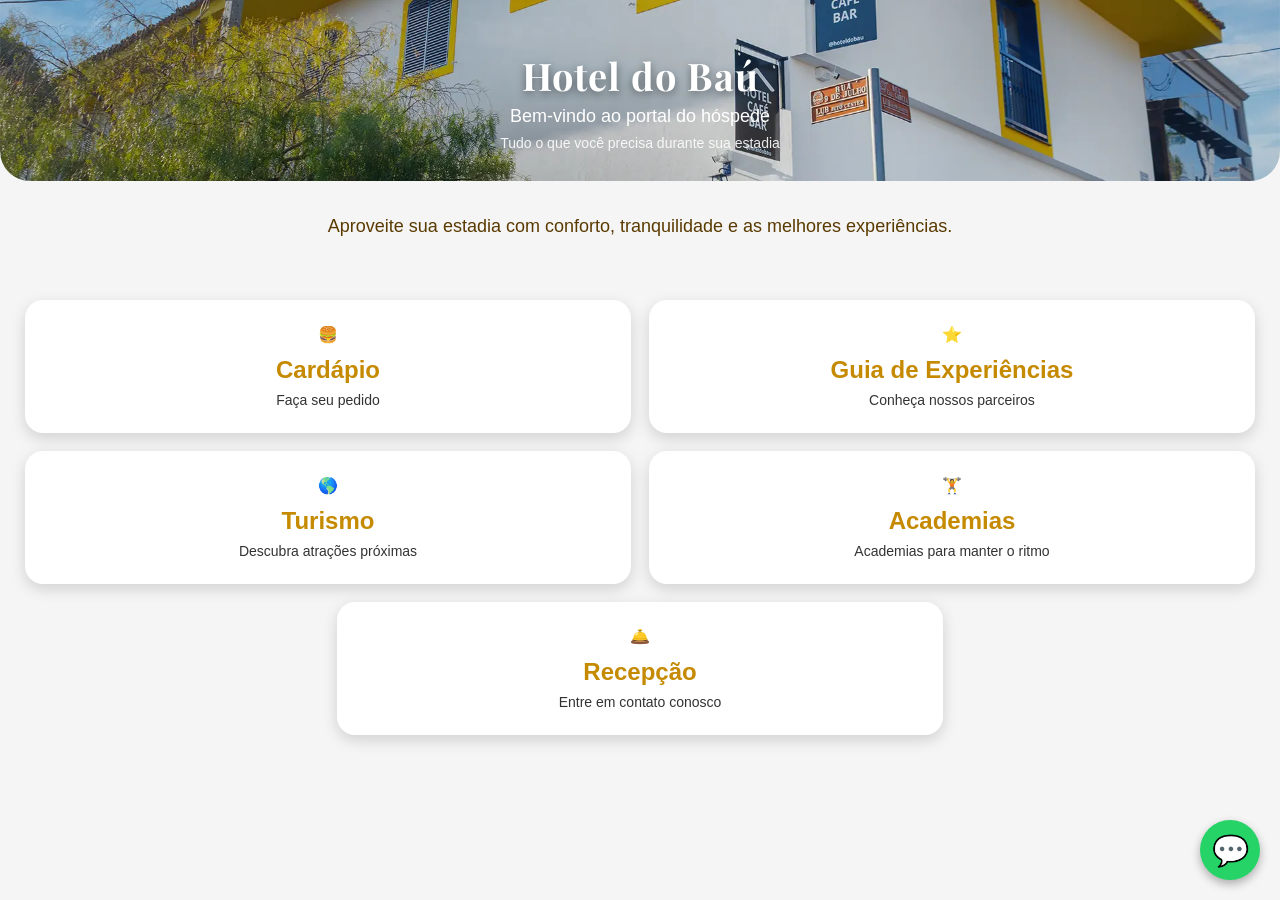
==== index.html @ 74355cfd "Remove logo image from index.html Removed logo image from the header section." ====
<!DOCTYPE html>
<html lang="pt-BR">

<head>

    <meta charset="UTF-8">

    <meta name="viewport" content="width=device-width, initial-scale=1.0">

    <title>Hotel do Baú</title>



    <link rel="preconnect" href="https://fonts.googleapis.com">

    <link rel="preconnect" href="https://fonts.gstatic.com" crossorigin>

    <link href="https://fonts.googleapis.com/css2?family=Playfair+Display:wght@600;700&family=Poppins:wght@300;400;500&display=swap" rel="stylesheet">



    <link rel="stylesheet" href="css/style.css">

</head>


<body>


<header class="inicio">

    <h1>
        Hotel do Baú
    </h1>

    <p>
        Bem-vindo ao portal do hóspede
    </p>

    <span>
        Tudo o que você precisa durante sua estadia
    </span>

</header>


<section class="destaque">

    <p>
        Aproveite sua estadia com conforto, tranquilidade
        e as melhores experiências.
    </p>

</section>


<main class="menu">


    <a href="cardapio.html" class="opcao">

    🍔
    <h2>Cardápio</h2>

    <p>
        Faça seu pedido
    </p>

</a>



    <a href="beneficios.html" class="opcao">

        ⭐

        <h2>
            Guia de Experiências
        </h2>

        <p>
            Conheça nossos parceiros
        </p>

    </a>



    <a href="turismo.html" class="opcao">

        🌎

        <h2>
            Turismo
        </h2>

        <p>
            Descubra atrações próximas
        </p>

    </a>



    <a href="academias.html" class="opcao">

        🏋️

        <h2>
            Academias
        </h2>

        <p>
            Academias para manter o ritmo
        </p>

    </a>



    <a href="recepcao.html" class="opcao">

        🛎️

        <h2>
            Recepção
        </h2>

        <p>
            Entre em contato conosco
        </p>

    </a>



</main>



<script src="js/script.js"></script>
<script src="js/whatsapp.js"></script>


</body>

</html>
---- css/style.css ----
* {

    box-sizing: border-box;

}


body {

    margin: 0;
    font-family: Arial, sans-serif;
    background: #f5f5f5;

}



/* CABEÇALHO */

.inicio {

    text-align: center;

    color: white;

    padding: 35px 20px 30px;

    background-image: url("../img/vista-hotel.webp");

    background-size: cover;

    background-position: center;

    border-radius: 0 0 30px 30px;

}


.inicio img {

    width: 100px;
    height: 100px;

    object-fit: contain;

    border-radius: 50%;

    background: white;

    padding: 8px;

    box-shadow: 0 5px 15px rgba(0,0,0,.3);

}


.inicio h1 {

    margin: 15px 0 5px;

    font-family: 'Playfair Display', serif;

    font-size: 38px;

    font-weight: 700;

    letter-spacing: 1px;

    text-shadow: 0 3px 8px rgba(0,0,0,.45);

}

.inicio p {

    margin: 5px 0;
    font-size: 18px;

}


.inicio span {

    display: block;
    font-size: 14px;
    opacity: 0.9;
    margin-top: 8px;

}



/* MENU */

.menu {

    padding: 25px;

    display: grid;

    grid-template-columns: repeat(2, 1fr);

    gap: 18px;

}


/* BOTÕES */

.opcao {

    background: white;

    text-decoration: none;

    color: #333;

    text-align: center;

    padding: 25px 15px;

    border-radius: 18px;

    box-shadow:
    0 5px 15px rgba(0,0,0,.15);

    transition: .3s;

}

.opcao:hover {

    transform: translateY(-5px);

}


.opcao:first-letter {

    font-size: 45px;

}


.opcao h2 {

    margin: 12px 0 8px;

    color: #C58A00;

}


.opcao p {

    font-size: 14px;

    margin: 0;

}
.destaque {

    text-align: center;
    padding: 20px;

}


.destaque img {

    width: 100%;
    max-width: 700px;
    height: 300px;
    object-fit: cover;
    border-radius: 20px;

}


.destaque p {

    font-size: 18px;
    color: #5A3A00;
    margin-top: 15px;

}
.whatsapp-fixo {

    position: fixed;
    right: 20px;
    bottom: 20px;

    width: 60px;
    height: 60px;

    background: #25D366;
    color: white;

    border-radius: 50%;

    display: flex;
    align-items: center;
    justify-content: center;

    font-size: 30px;

    text-decoration: none;

    box-shadow: 0 4px 10px rgba(0,0,0,0.3);

    z-index: 999;

}
#lista-produtos {
    padding-bottom: 220px;
}
.carrinho {
    position: fixed;
    bottom: 0;
    left: 0;
    width: 100%;
    background: white;
    box-shadow: 0 -4px 12px rgba(0,0,0,0.15);
    z-index: 1000;

    transition: transform 0.35s ease;
}

.carrinho-escondido {
    transform: translateY(100%);

}

/* =========================
   PADRONIZA ALTURA DOS CARDS
========================= */

.menu {
    align-items: stretch;
}

.opcao {
    height: 100%;
    display: flex;
    flex-direction: column;
    justify-content: flex-start;
}

@media (max-width: 700px) {

    .opcao {
        min-height: 210px;
        height: 100%;
    }

}

/* CENTRALIZA O ÚLTIMO CARD DO MENU */

.menu .opcao:last-child {
    grid-column: 1 / -1;
    width: calc(50% - 9px);
    justify-self: center;
}
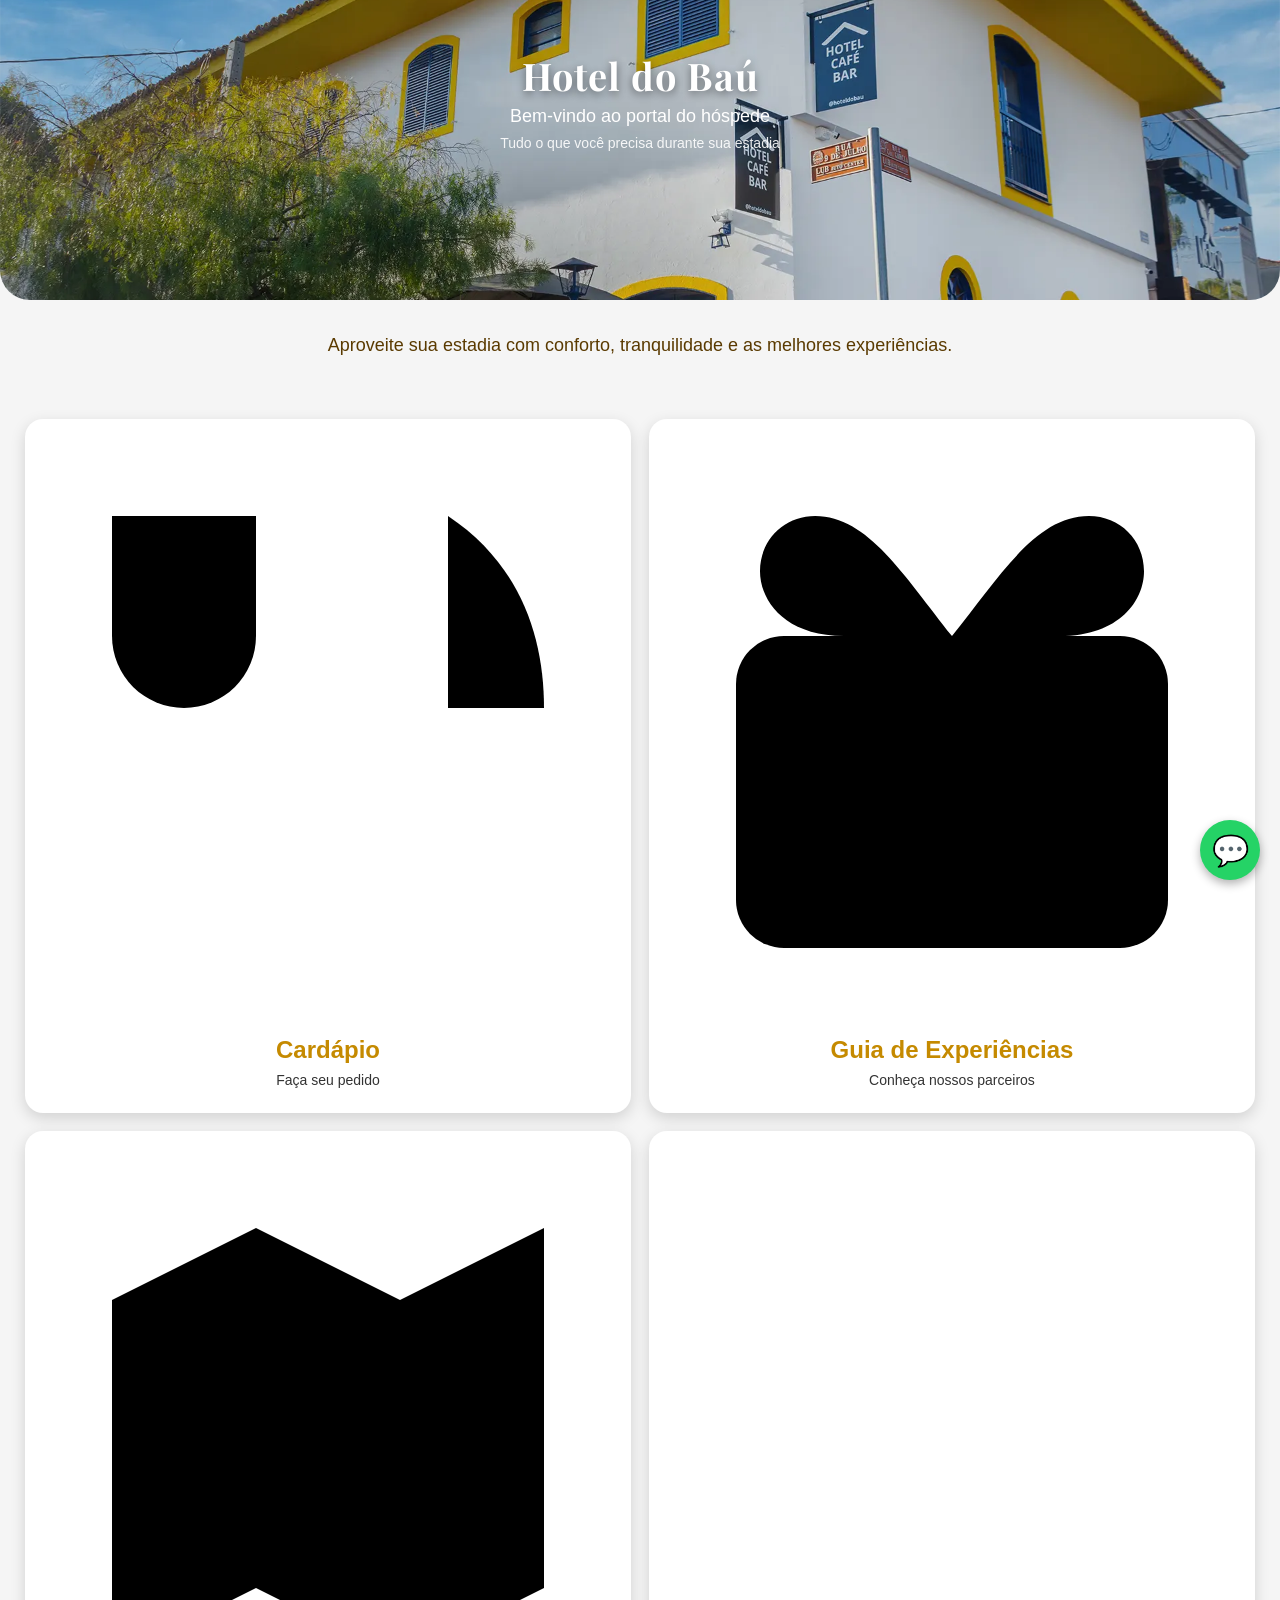
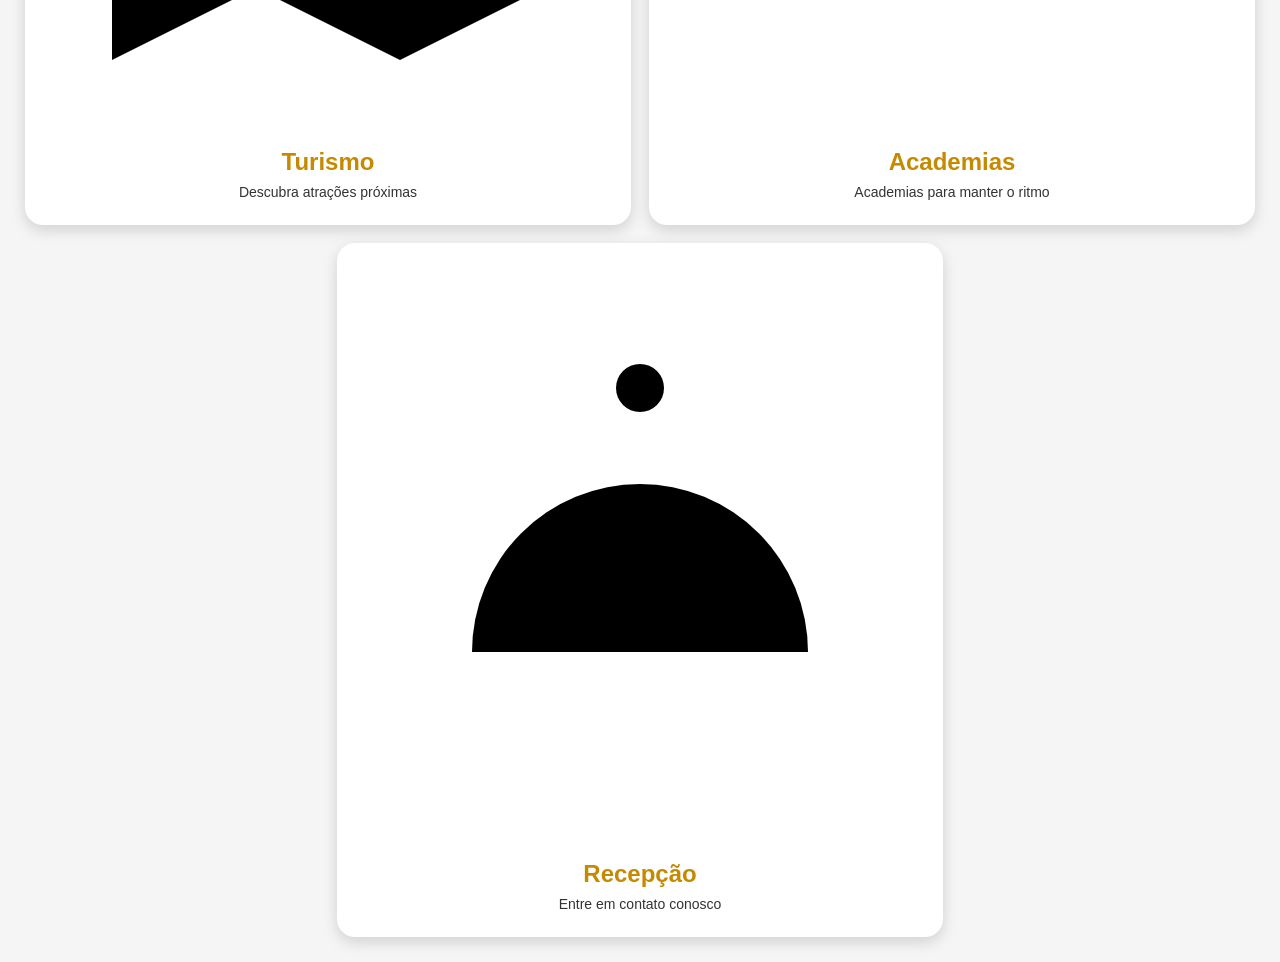
==== commit 65b9691f: "Refactor menu items with SVG icons and headings" ====
--- a/index.html
+++ b/index.html
@@ -57,22 +57,42 @@
 <main class="menu">
 
 
+    <!-- CARDÁPIO -->
+
     <a href="cardapio.html" class="opcao">
 
-    🍔
-    <h2>Cardápio</h2>
+        <div class="icone-menu">
+            <svg viewBox="0 0 24 24">
+                <path d="M6 3v8"></path>
+                <path d="M3 3v5a3 3 0 0 0 6 0V3"></path>
+                <path d="M6 11v10"></path>
+                <path d="M17 3v18"></path>
+                <path d="M17 3c3 2 4 5 4 8h-4"></path>
+            </svg>
+        </div>
 
-    <p>
-        Faça seu pedido
-    </p>
+        <h2>Cardápio</h2>
 
-</a>
+        <p>
+            Faça seu pedido
+        </p>
+
+    </a>
 
 
+    <!-- GUIA DE EXPERIÊNCIAS -->
 
     <a href="beneficios.html" class="opcao">
 
-        ⭐
+        <div class="icone-menu">
+            <svg viewBox="0 0 24 24">
+                <rect x="3" y="8" width="18" height="13" rx="2"></rect>
+                <path d="M12 8v13"></path>
+                <path d="M3 12h18"></path>
+                <path d="M7.5 8C5 8 4 6.5 4 5.3 4 4 5 3 6.3 3 8.5 3 10 5.5 12 8"></path>
+                <path d="M16.5 8C19 8 20 6.5 20 5.3 20 4 19 3 17.7 3 15.5 3 14 5.5 12 8"></path>
+            </svg>
+        </div>
 
         <h2>
             Guia de Experiências
@@ -85,10 +105,18 @@
     </a>
 
 
+    <!-- TURISMO -->
 
     <a href="turismo.html" class="opcao">
 
-        🌎
+        <div class="icone-menu">
+            <svg viewBox="0 0 24 24">
+                <path d="M3 6l6-3 6 3 6-3v15l-6 3-6-3-6 3z"></path>
+                <path d="M9 3v15"></path>
+                <path d="M15 6v15"></path>
+                <circle cx="15" cy="10" r="2"></circle>
+            </svg>
+        </div>
 
         <h2>
             Turismo
@@ -101,10 +129,19 @@
     </a>
 
 
+    <!-- ACADEMIAS -->
 
     <a href="academias.html" class="opcao">
 
-        🏋️
+        <div class="icone-menu">
+            <svg viewBox="0 0 24 24">
+                <path d="M6 7v10"></path>
+                <path d="M3 9v6"></path>
+                <path d="M18 7v10"></path>
+                <path d="M21 9v6"></path>
+                <path d="M6 12h12"></path>
+            </svg>
+        </div>
 
         <h2>
             Academias
@@ -117,10 +154,19 @@
     </a>
 
 
+    <!-- RECEPÇÃO -->
 
     <a href="recepcao.html" class="opcao">
 
-        🛎️
+        <div class="icone-menu">
+            <svg viewBox="0 0 24 24">
+                <path d="M5 16a7 7 0 0 1 14 0"></path>
+                <path d="M3 16h18"></path>
+                <path d="M12 9V6"></path>
+                <circle cx="12" cy="5" r="1"></circle>
+                <path d="M4 20h16"></path>
+            </svg>
+        </div>
 
         <h2>
             Recepção
@@ -131,7 +177,6 @@
         </p>
 
     </a>
-
 
 
 </main>
--- a/css/style.css
+++ b/css/style.css
@@ -25,6 +25,8 @@
 
     padding: 35px 20px 30px;
 
+    min-height: 300px;
+
     background-image: url("../img/vista-hotel.webp");
 
     background-size: cover;
@@ -35,23 +37,6 @@
 
 }
 
-
-.inicio img {
-
-    width: 100px;
-    height: 100px;
-
-    object-fit: contain;
-
-    border-radius: 50%;
-
-    background: white;
-
-    padding: 8px;
-
-    box-shadow: 0 5px 15px rgba(0,0,0,.3);
-
-}
 
 
 .inicio h1 {
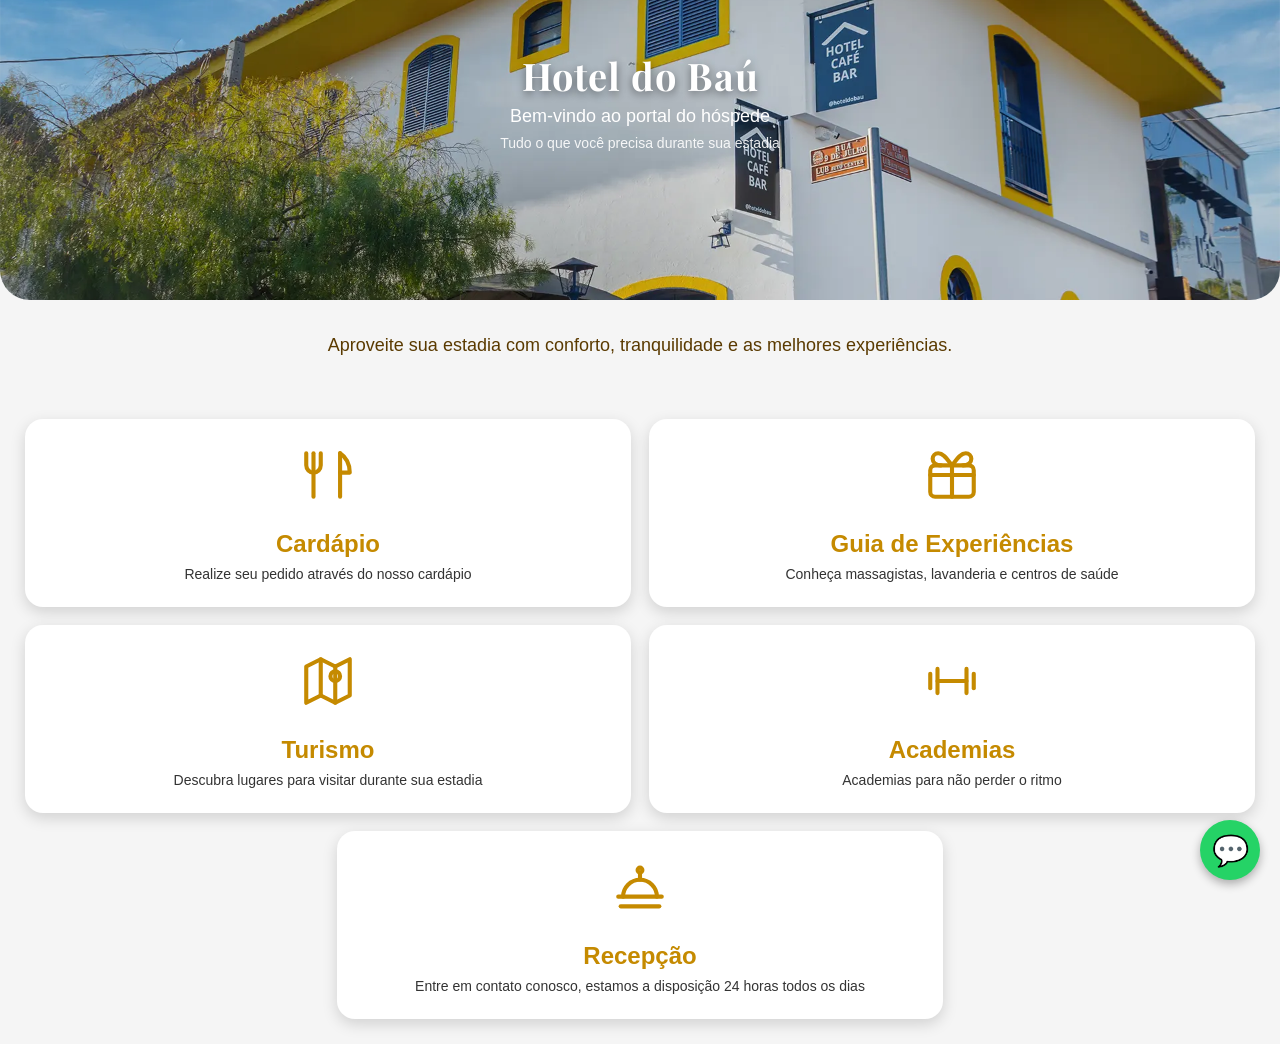
==== commit 865723d2: "Update text content in index.html" ====
--- a/index.html
+++ b/index.html
@@ -74,7 +74,7 @@
         <h2>Cardápio</h2>
 
         <p>
-            Faça seu pedido
+            Realize seu pedido através do nosso cardápio
         </p>
 
     </a>
@@ -99,7 +99,7 @@
         </h2>
 
         <p>
-            Conheça nossos parceiros
+            Conheça massagistas, lavanderia e centros de saúde
         </p>
 
     </a>
@@ -123,7 +123,7 @@
         </h2>
 
         <p>
-            Descubra atrações próximas
+            Descubra lugares para visitar durante sua estadia
         </p>
 
     </a>
@@ -148,7 +148,7 @@
         </h2>
 
         <p>
-            Academias para manter o ritmo
+            Academias para não perder o ritmo
         </p>
 
     </a>
@@ -173,7 +173,7 @@
         </h2>
 
         <p>
-            Entre em contato conosco
+            Entre em contato conosco, estamos a disposição 24 horas todos os dias
         </p>
 
     </a>
--- a/css/style.css
+++ b/css/style.css
@@ -77,28 +77,20 @@
 /* MENU */
 
 .menu {
-
     padding: 25px;
-
     display: grid;
-
     grid-template-columns: repeat(2, 1fr);
-
     gap: 18px;
-
+    align-items: stretch;
 }
 
 
 /* BOTÕES */
 
 .opcao {
-
     background: white;
-
     text-decoration: none;
-
     color: #333;
-
     text-align: center;
 
     padding: 25px 15px;
@@ -106,26 +98,47 @@
     border-radius: 18px;
 
     box-shadow:
-    0 5px 15px rgba(0,0,0,.15);
+        0 5px 15px rgba(0,0,0,.15);
 
     transition: .3s;
 
+    height: 100%;
+
+    display: flex;
+    flex-direction: column;
+    justify-content: flex-start;
 }
 
 .opcao:hover {
-
     transform: translateY(-5px);
-
-}
-
-
-.opcao:first-letter {
-
-    font-size: 45px;
-
-}
-
-
+}
+/* =========================
+   ÍCONES DOURADOS DO MENU
+========================= */
+
+.icone-menu {
+    width: 62px;
+    height: 62px;
+
+    margin: 0 auto 12px;
+
+    display: flex;
+    align-items: center;
+    justify-content: center;
+
+    color: #C58A00;
+}
+
+.icone-menu svg {
+    width: 58px;
+    height: 58px;
+
+    fill: none;
+    stroke: currentColor;
+    stroke-width: 1.7;
+    stroke-linecap: round;
+    stroke-linejoin: round;
+}
 .opcao h2 {
 
     margin: 12px 0 8px;
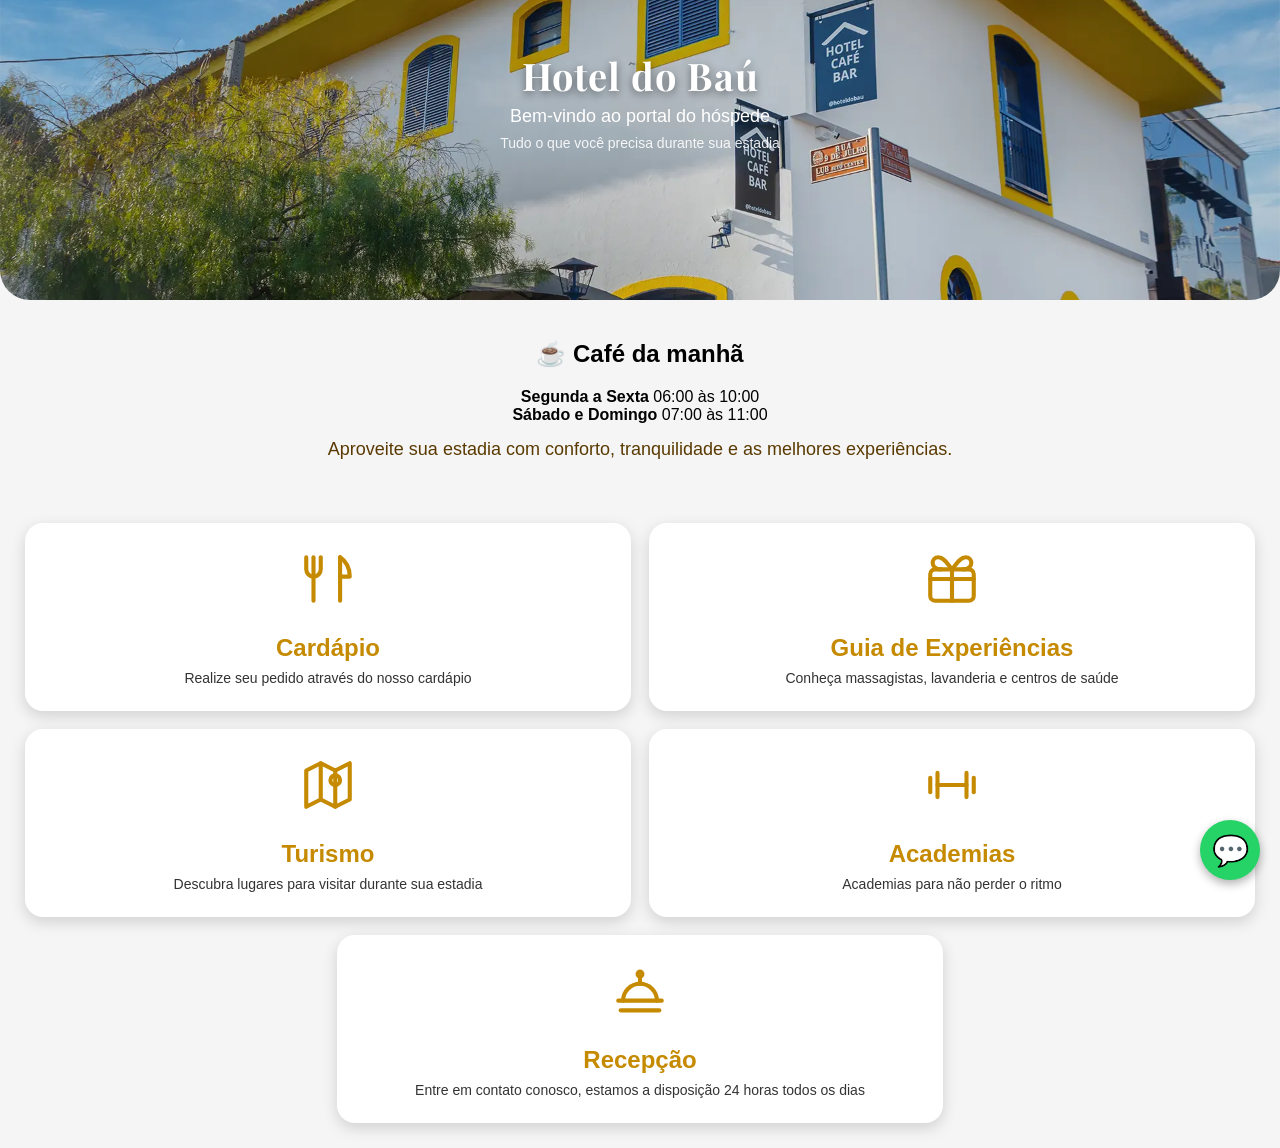
==== commit d0135539: "Add breakfast section with schedule details" ====
--- a/index.html
+++ b/index.html
@@ -46,7 +46,23 @@
 
 <section class="destaque">
 
-    <p>
+    <h2>☕ Café da manhã</h2>
+
+    <div class="horarios-cafe">
+
+        <div class="horario">
+            <strong>Segunda a Sexta</strong>
+            <span>06:00 às 10:00</span>
+        </div>
+
+        <div class="horario">
+            <strong>Sábado e Domingo</strong>
+            <span>07:00 às 11:00</span>
+        </div>
+
+    </div>
+
+    <p class="mensagem-estadia">
         Aproveite sua estadia com conforto, tranquilidade
         e as melhores experiências.
     </p>
--- a/css/style.css
+++ b/css/style.css
@@ -259,3 +259,28 @@
     width: calc(50% - 9px);
     justify-self: center;
 }
+/* =========================
+   MENU EM LISTA NO CELULAR
+========================= */
+
+@media (max-width: 700px) {
+
+    .menu {
+        grid-template-columns: 1fr;
+        gap: 18px;
+        padding: 20px;
+    }
+
+    .opcao {
+        width: 100%;
+        min-height: 180px;
+        height: auto;
+    }
+
+    .menu .opcao:last-child {
+        grid-column: auto;
+        width: 100%;
+        justify-self: stretch;
+    }
+
+}
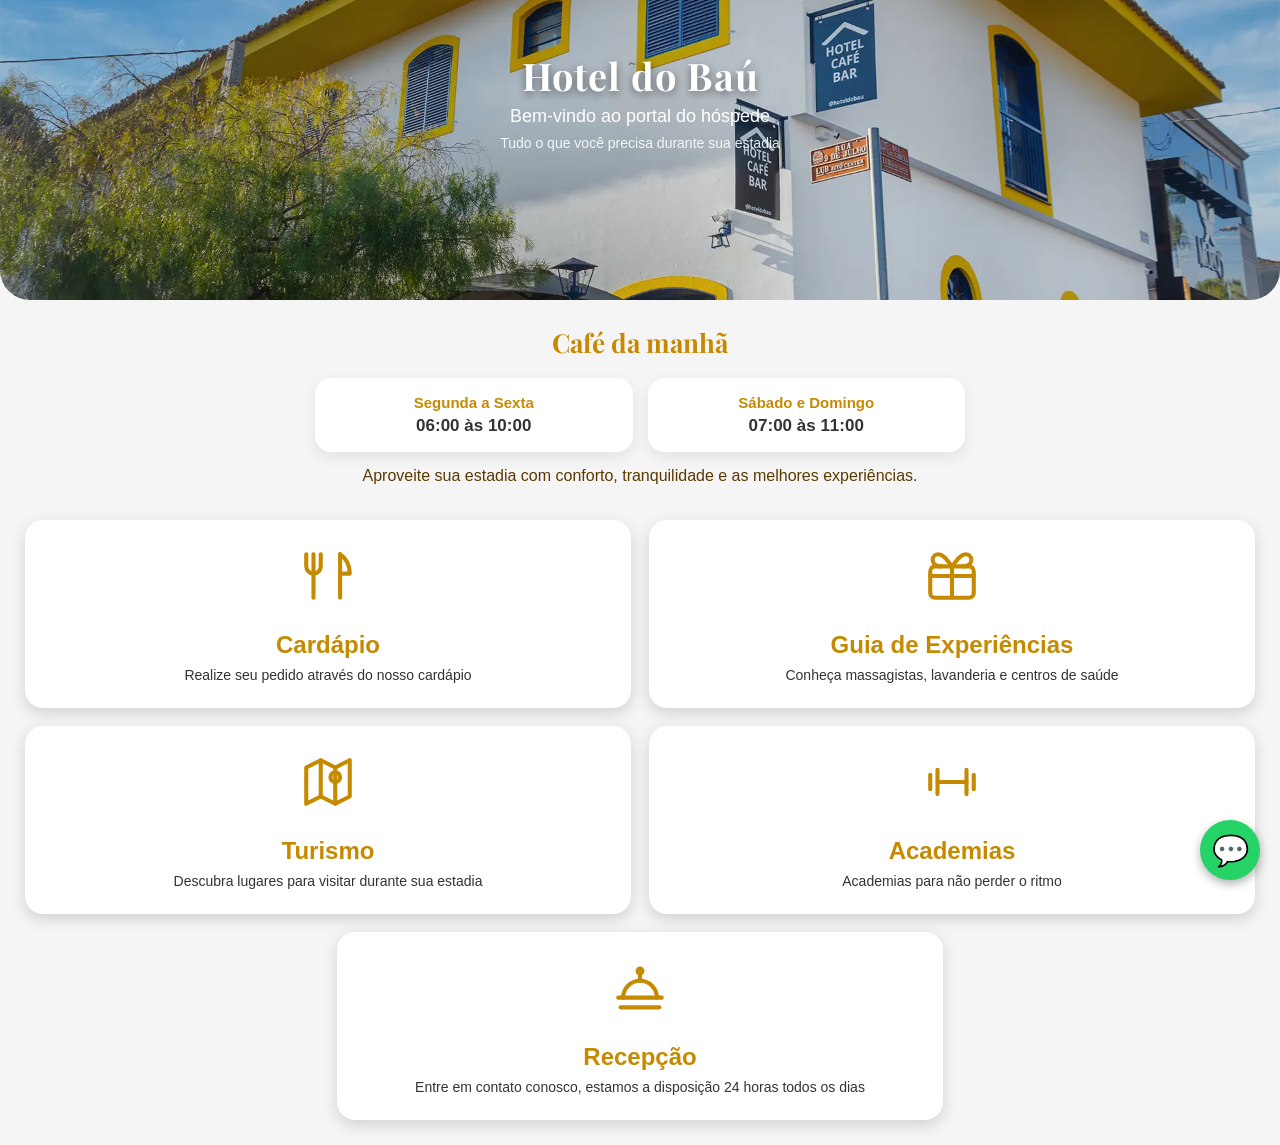
==== commit 3d0ba2d1: "Remove emoji from breakfast heading" ====
--- a/index.html
+++ b/index.html
@@ -46,7 +46,7 @@
 
 <section class="destaque">
 
-    <h2>☕ Café da manhã</h2>
+    <h2>Café da manhã</h2>
 
     <div class="horarios-cafe">
 
--- a/css/style.css
+++ b/css/style.css
@@ -282,5 +282,85 @@
         width: 100%;
         justify-self: stretch;
     }
-
-}
+}
+
+/* =========================
+   HORÁRIOS DO CAFÉ DA MANHÃ
+========================= */
+
+.destaque {
+    text-align: center;
+    padding: 25px 20px 10px;
+}
+
+.destaque h2 {
+    margin: 0 0 18px;
+    font-family: 'Playfair Display', serif;
+    color: #C58A00;
+    font-size: 26px;
+}
+
+.horarios-cafe {
+    max-width: 650px;
+    margin: 0 auto;
+
+    display: grid;
+    grid-template-columns: repeat(2, 1fr);
+    gap: 15px;
+}
+
+.horario {
+    background: #fff;
+    border-radius: 16px;
+    padding: 16px 12px;
+
+    box-shadow: 0 5px 15px rgba(0,0,0,.08);
+
+    display: flex;
+    flex-direction: column;
+    gap: 5px;
+}
+
+.horario strong {
+    color: #C58A00;
+    font-size: 15px;
+}
+
+.horario span {
+    color: #333;
+    font-size: 17px;
+    font-weight: 600;
+}
+
+.mensagem-estadia {
+    margin: 20px auto 0;
+    font-size: 16px !important;
+    color: #5A3A00;
+}
+
+
+/* CELULAR */
+
+@media (max-width: 500px) {
+
+    .horarios-cafe {
+        grid-template-columns: 1fr 1fr;
+        gap: 10px;
+    }
+
+    .horario {
+        padding: 14px 8px;
+    }
+
+    .horario strong {
+        font-size: 13px;
+    }
+
+    .horario span {
+        font-size: 15px;
+    }
+
+    .destaque h2 {
+        font-size: 23px;
+    }
+}
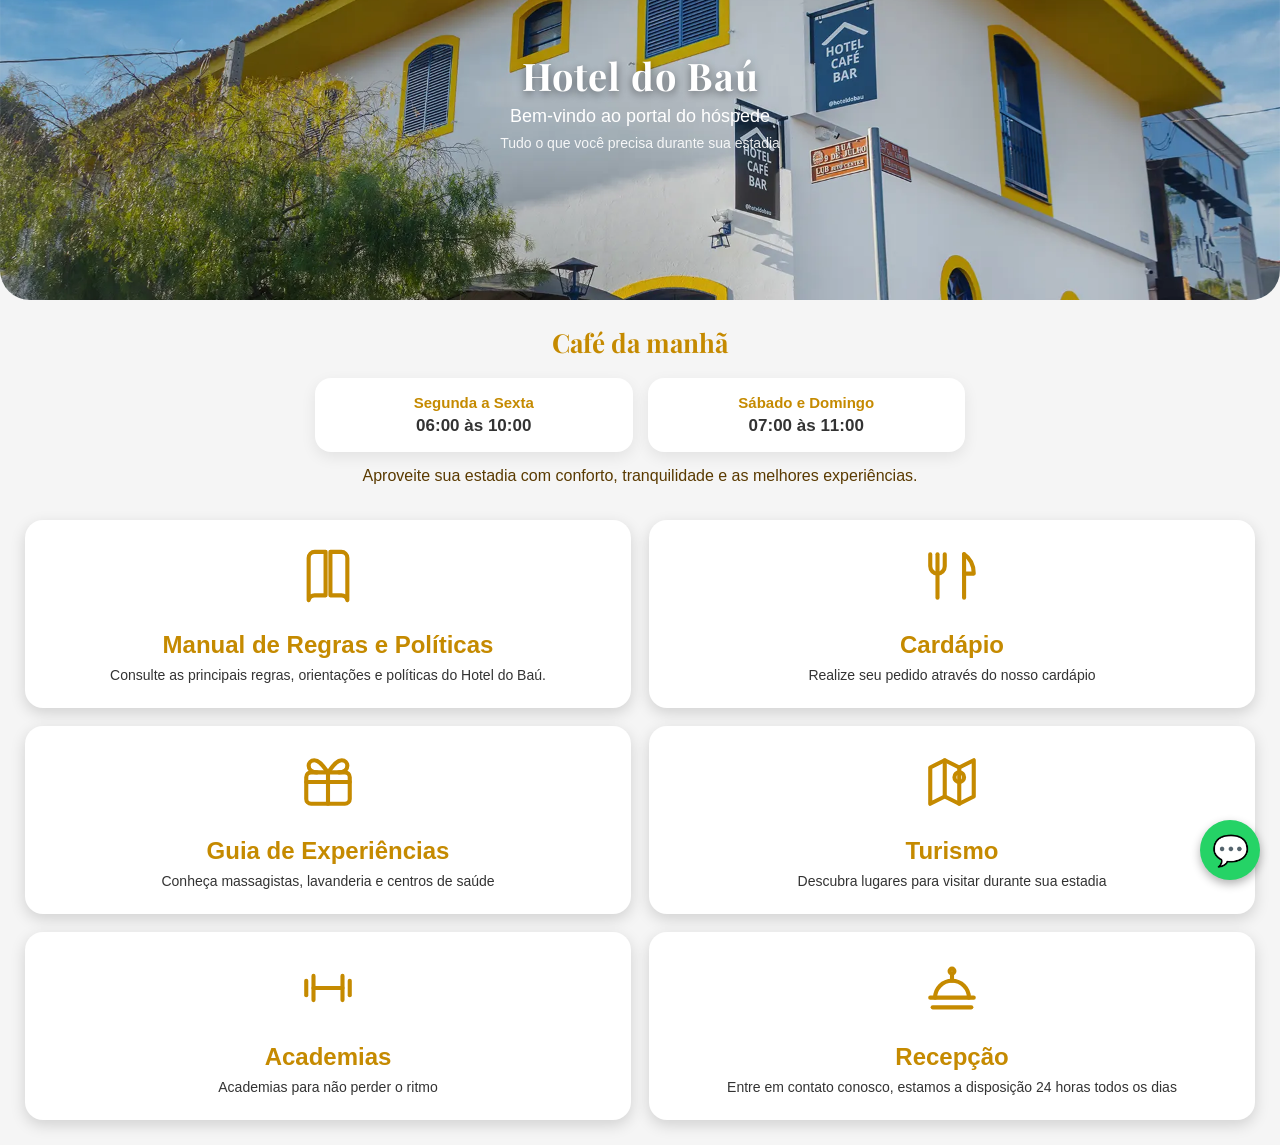
==== commit 0efed21e: "Add manual link with icon and description Added a link to the manual with an icon and description." ====
--- a/index.html
+++ b/index.html
@@ -71,6 +71,25 @@
 
 
 <main class="menu">
+
+    <a href="manual.html" class="opcao">
+
+    <div class="icone-menu">
+
+        <svg viewBox="0 0 24 24">
+            <path d="M4 4.5A2.5 2.5 0 0 1 6.5 2H11v18H6.5A2.5 2.5 0 0 0 4 22z"></path>
+            <path d="M20 4.5A2.5 2.5 0 0 0 17.5 2H13v18h4.5A2.5 2.5 0 0 1 20 22z"></path>
+        </svg>
+
+    </div>
+
+    <h2>Manual de Regras e Políticas</h2>
+
+    <p>
+        Consulte as principais regras, orientações e políticas do Hotel do Baú.
+    </p>
+
+</a>
 
 
     <!-- CARDÁPIO -->
--- a/css/style.css
+++ b/css/style.css
@@ -252,13 +252,6 @@
 
 }
 
-/* CENTRALIZA O ÚLTIMO CARD DO MENU */
-
-.menu .opcao:last-child {
-    grid-column: 1 / -1;
-    width: calc(50% - 9px);
-    justify-self: center;
-}
 /* =========================
    MENU EM LISTA NO CELULAR
 ========================= */
@@ -277,11 +270,6 @@
         height: auto;
     }
 
-    .menu .opcao:last-child {
-        grid-column: auto;
-        width: 100%;
-        justify-self: stretch;
-    }
 }
 
 /* =========================
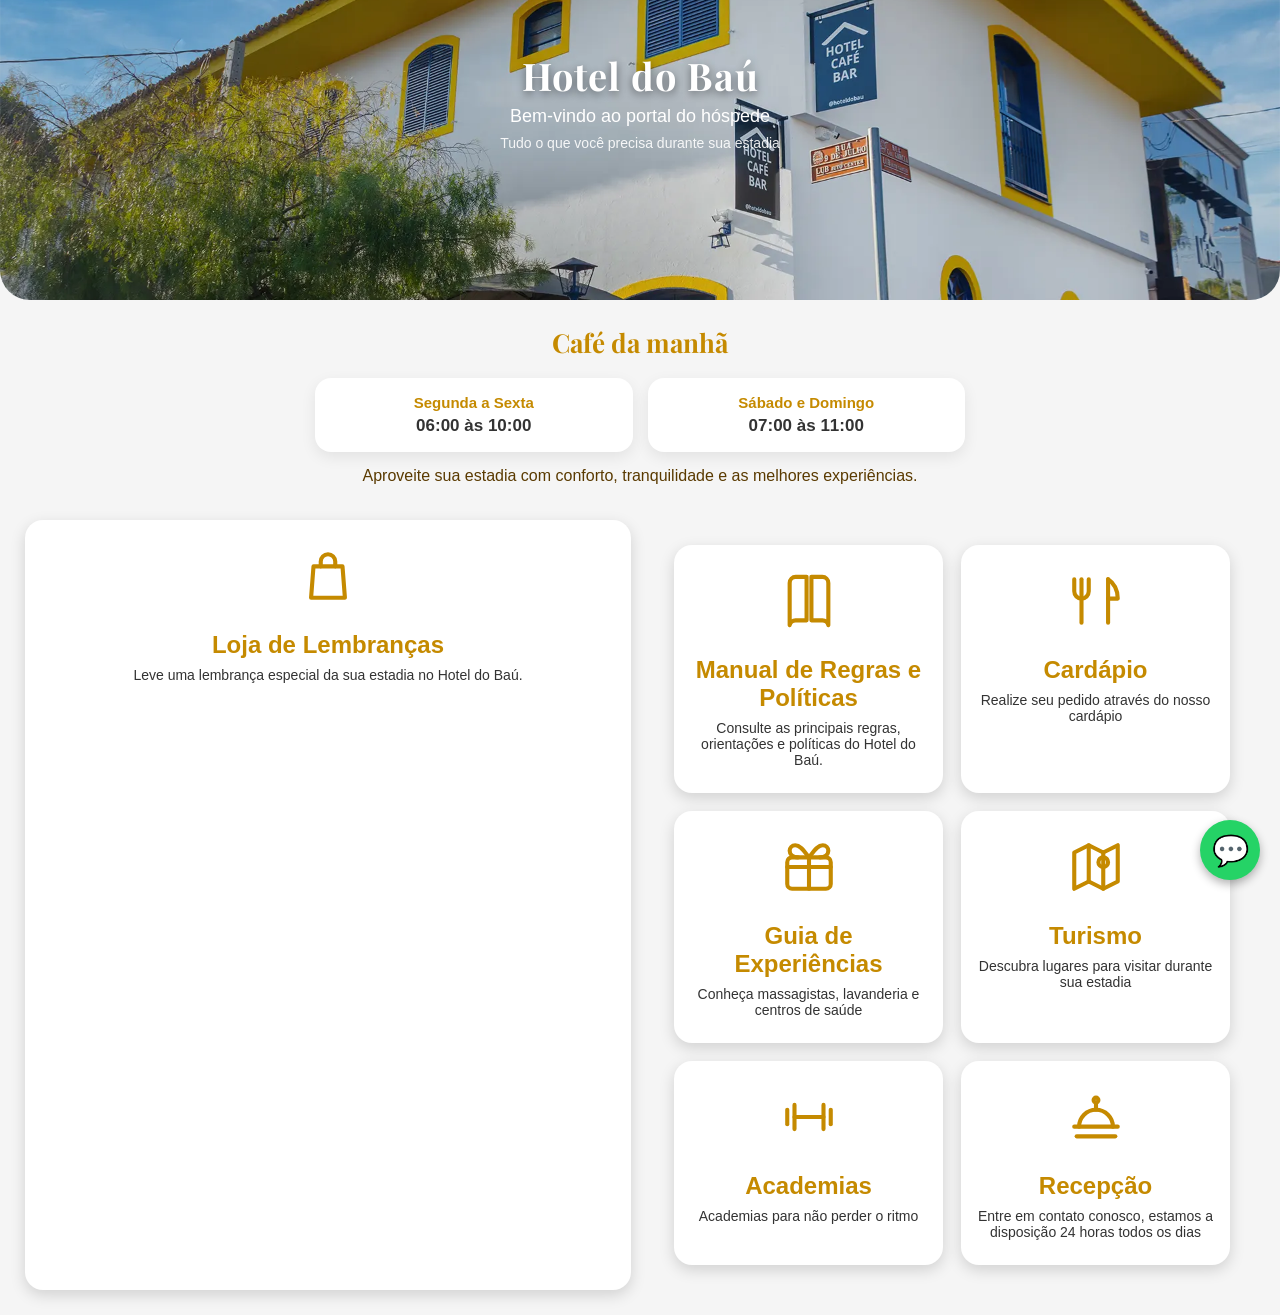
==== commit 3f7f4d0f: "Add destaque section for Loja de Lembranças Added a new section for 'Loja de Lembranças' with an ico" ====
--- a/index.html
+++ b/index.html
@@ -66,6 +66,34 @@
         Aproveite sua estadia com conforto, tranquilidade
         e as melhores experiências.
     </p>
+
+</section>
+
+
+<main class="menu">
+
+    <!-- LOJA DE LEMBRANÇAS - DESTAQUE -->
+
+<section class="destaque-menu">
+
+    <a href="loja.html" class="opcao opcao-destaque">
+
+        <div class="icone-menu">
+
+            <svg viewBox="0 0 24 24">
+                <path d="M6 8h12l1 13H5z"></path>
+                <path d="M9 8V6a3 3 0 0 1 6 0v2"></path>
+            </svg>
+
+        </div>
+
+        <h2>Loja de Lembranças</h2>
+
+        <p>
+            Leve uma lembrança especial da sua estadia no Hotel do Baú.
+        </p>
+
+    </a>
 
 </section>
 
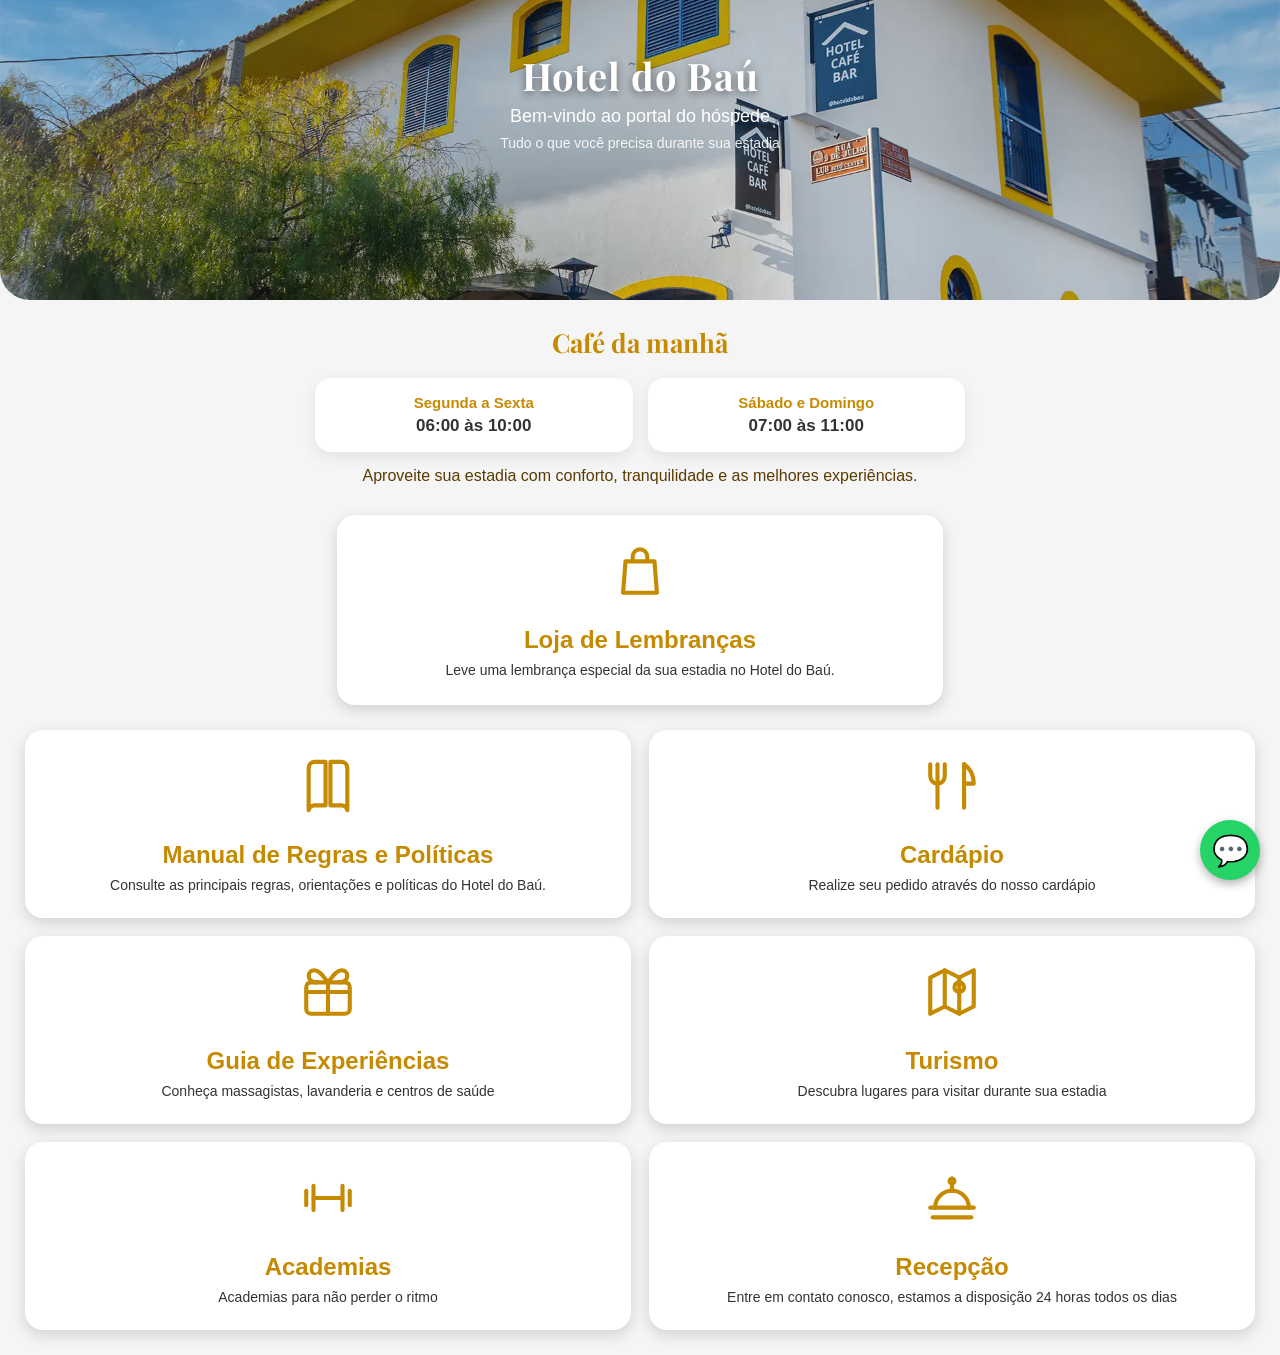
==== commit 883660f1: "Remove main menu section from index.html Removed the main menu section from the HTML." ====
--- a/index.html
+++ b/index.html
@@ -69,8 +69,6 @@
 
 </section>
 
-
-<main class="menu">
 
     <!-- LOJA DE LEMBRANÇAS - DESTAQUE -->
 
--- a/css/style.css
+++ b/css/style.css
@@ -352,3 +352,39 @@
         font-size: 23px;
     }
 }
+
+/* =========================
+   LOJA DE LEMBRANÇAS
+   CARD DE DESTAQUE
+========================= */
+
+.destaque-menu {
+    display: flex;
+    justify-content: center;
+
+    padding: 20px 25px 0;
+}
+
+
+.opcao-destaque {
+    width: calc(50% - 9px);
+    max-width: 650px;
+    min-height: 190px;
+}
+
+
+/* CELULAR */
+
+@media (max-width: 700px) {
+
+    .destaque-menu {
+        padding: 20px 20px 0;
+    }
+
+    .opcao-destaque {
+        width: 100%;
+        max-width: none;
+        min-height: 180px;
+    }
+
+}
